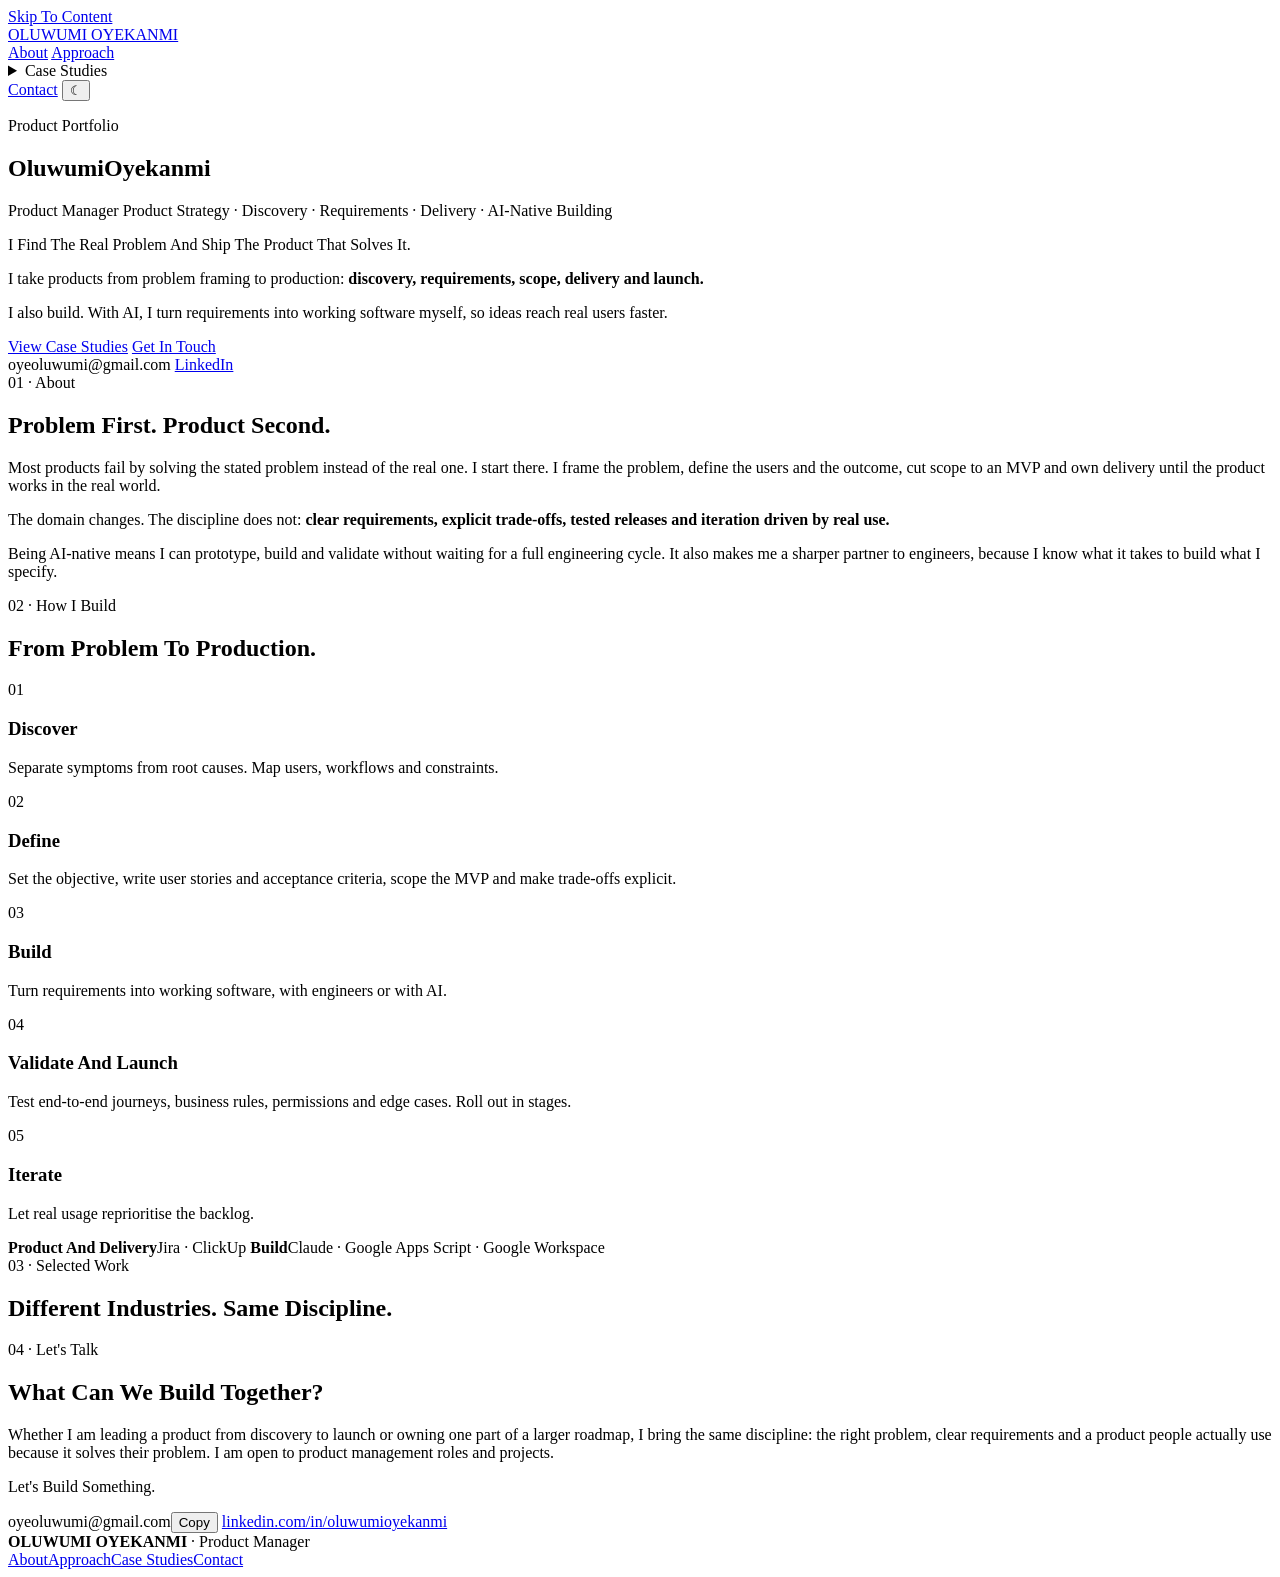
==== index.html @ 0179fdc0 "Add files via upload" ====
<!doctype html>
<html lang="en">
<head>
<meta charset="utf-8">
<meta name="viewport" content="width=device-width, initial-scale=1, viewport-fit=cover">
<title>Oluwumi Oyekanmi · Product Manager</title>
<meta name="claude:viewport-fit-sides" content="cover">
<meta name="description" content="Oluwumi Oyekanmi is a product manager who finds the real problem and ships the product that solves it. Case studies in healthtech, education and community platforms.">
<meta property="og:title" content="Oluwumi Oyekanmi · Product Manager">
<meta property="og:description" content="I find the real problem and ship the product that solves it.">
<meta property="og:type" content="website">
<meta name="twitter:card" content="summary">
<link rel="preconnect" href="https://fonts.googleapis.com">
<link rel="preconnect" href="https://fonts.gstatic.com" crossorigin>
<link rel="stylesheet" href="https://fonts.googleapis.com/css2?family=Bricolage+Grotesque:opsz,wght@12..96,500..800&family=IBM+Plex+Mono:wght@400;500;600&family=Public+Sans:ital,wght@0,400;0,500;0,600;0,700;1,400&display=swap">
<link rel="stylesheet" href="assets/css/style.css">
</head>
<body data-base="">
<a class="skip" href="#main">Skip To Content</a>

<header class="site-header">
  <div class="wrap">
    <a class="brand" href="./">OLUWUMI OYEKANMI</a>
    <nav class="nav" aria-label="Main">
      <a class="hide-sm" href="#about">About</a>
      <a class="hide-sm" href="#approach">Approach</a>
      <details class="dropdown">
        <summary>Case Studies</summary>
        <div class="dropdown-menu" data-case-menu></div>
      </details>
      <a href="#contact">Contact</a>
      <button class="theme-toggle" type="button" aria-label="Switch Theme">&#9790;</button>
    </nav>
  </div>
</header>

<main id="main">
  <section class="hero">
    <div class="wrap">
      <p class="eyebrow">Product Portfolio</p>
      <h1 class="hero-name"><span>Oluwumi</span><span>Oyekanmi</span></h1>
      <div class="hero-title">
        <span class="role-pill">Product Manager</span>
        <span class="specialties">Product Strategy · Discovery · Requirements · Delivery · AI-Native Building</span>
      </div>
      <p class="hero-line">I Find The Real Problem And Ship The Product That Solves It.</p>
      <div class="hero-intro">
        <p>I take products from problem framing to production: <strong>discovery, requirements, scope, delivery and launch.</strong></p>
        <p>I also build. With AI, I turn requirements into working software myself, so ideas reach real users faster.</p>
      </div>
      <div class="actions">
        <a class="btn btn-primary" href="#work">View Case Studies</a>
        <a class="btn btn-ghost" href="#contact">Get In Touch</a>
      </div>
      <div class="contact-inline">
        <span>oyeoluwumi@gmail.com</span>
        <a href="https://www.linkedin.com/in/oluwumioyekanmi" rel="noopener">LinkedIn</a>
      </div>
    </div>
  </section>

  <section class="section" id="about">
    <div class="wrap">
      <div class="section-head">
        <span class="section-num">01 · About</span>
        <h2>Problem First. Product Second.</h2>
      </div>
      <div class="prose">
        <p>Most products fail by solving the stated problem instead of the real one. I start there. I frame the problem, define the users and the outcome, cut scope to an MVP and own delivery until the product works in the real world.</p>
        <p>The domain changes. The discipline does not: <strong>clear requirements, explicit trade-offs, tested releases and iteration driven by real use.</strong></p>
        <p>Being AI-native means I can prototype, build and validate without waiting for a full engineering cycle. It also makes me a sharper partner to engineers, because I know what it takes to build what I specify.</p>
      </div>
    </div>
  </section>

  <section class="section" id="approach">
    <div class="wrap">
      <div class="section-head">
        <span class="section-num">02 · How I Build</span>
        <h2>From Problem To Production.</h2>
      </div>
      <div class="phases">
        <div class="phase"><span class="phase-num">01</span><h3>Discover</h3><p>Separate symptoms from root causes. Map users, workflows and constraints.</p></div>
        <div class="phase"><span class="phase-num">02</span><h3>Define</h3><p>Set the objective, write user stories and acceptance criteria, scope the MVP and make trade-offs explicit.</p></div>
        <div class="phase"><span class="phase-num">03</span><h3>Build</h3><p>Turn requirements into working software, with engineers or with AI.</p></div>
        <div class="phase"><span class="phase-num">04</span><h3>Validate And Launch</h3><p>Test end-to-end journeys, business rules, permissions and edge cases. Roll out in stages.</p></div>
        <div class="phase"><span class="phase-num">05</span><h3>Iterate</h3><p>Let real usage reprioritise the backlog.</p></div>
      </div>
      <div class="tools">
        <span><b>Product And Delivery</b>Jira · ClickUp</span>
        <span><b>Build</b>Claude · Google Apps Script · Google Workspace</span>
      </div>
    </div>
  </section>

  <section class="section" id="work">
    <div class="wrap">
      <div class="section-head">
        <span class="section-num">03 · Selected Work</span>
        <h2>Different Industries. Same Discipline.</h2>
      </div>
      <div class="cards" data-cards></div>
    </div>
  </section>

  <section class="closing" id="contact">
    <div class="wrap">
      <span class="section-num" style="color: var(--sage)">04 · Let's Talk</span>
      <h2>What Can We Build Together?</h2>
      <p>Whether I am leading a product from discovery to launch or owning one part of a larger roadmap, I bring the same discipline: the right problem, clear requirements and a product people actually use because it solves their problem. I am open to product management roles and projects.</p>
      <p class="big">Let's Build Something.</p>
      <div class="contact-inline" style="font-size: 1rem">
        <span><span class="mono">oyeoluwumi@gmail.com</span><button class="copy-btn" type="button" data-copy="oyeoluwumi@gmail.com">Copy</button></span>
        <a href="https://www.linkedin.com/in/oluwumioyekanmi" rel="noopener">linkedin.com/in/oluwumioyekanmi</a>
      </div>
    </div>
  </section>
</main>

<footer class="site-footer">
  <div class="wrap">
    <span><strong style="color: var(--band-ink)">OLUWUMI OYEKANMI</strong> · Product Manager</span>
    <nav aria-label="Footer">
      <a href="#about">About</a><a href="#approach">Approach</a><a href="#work">Case Studies</a><a href="#contact">Contact</a>
    </nav>
  </div>
</footer>

<script src="assets/js/projects.js"></script>
<script src="assets/js/site.js"></script>
</body>
</html>
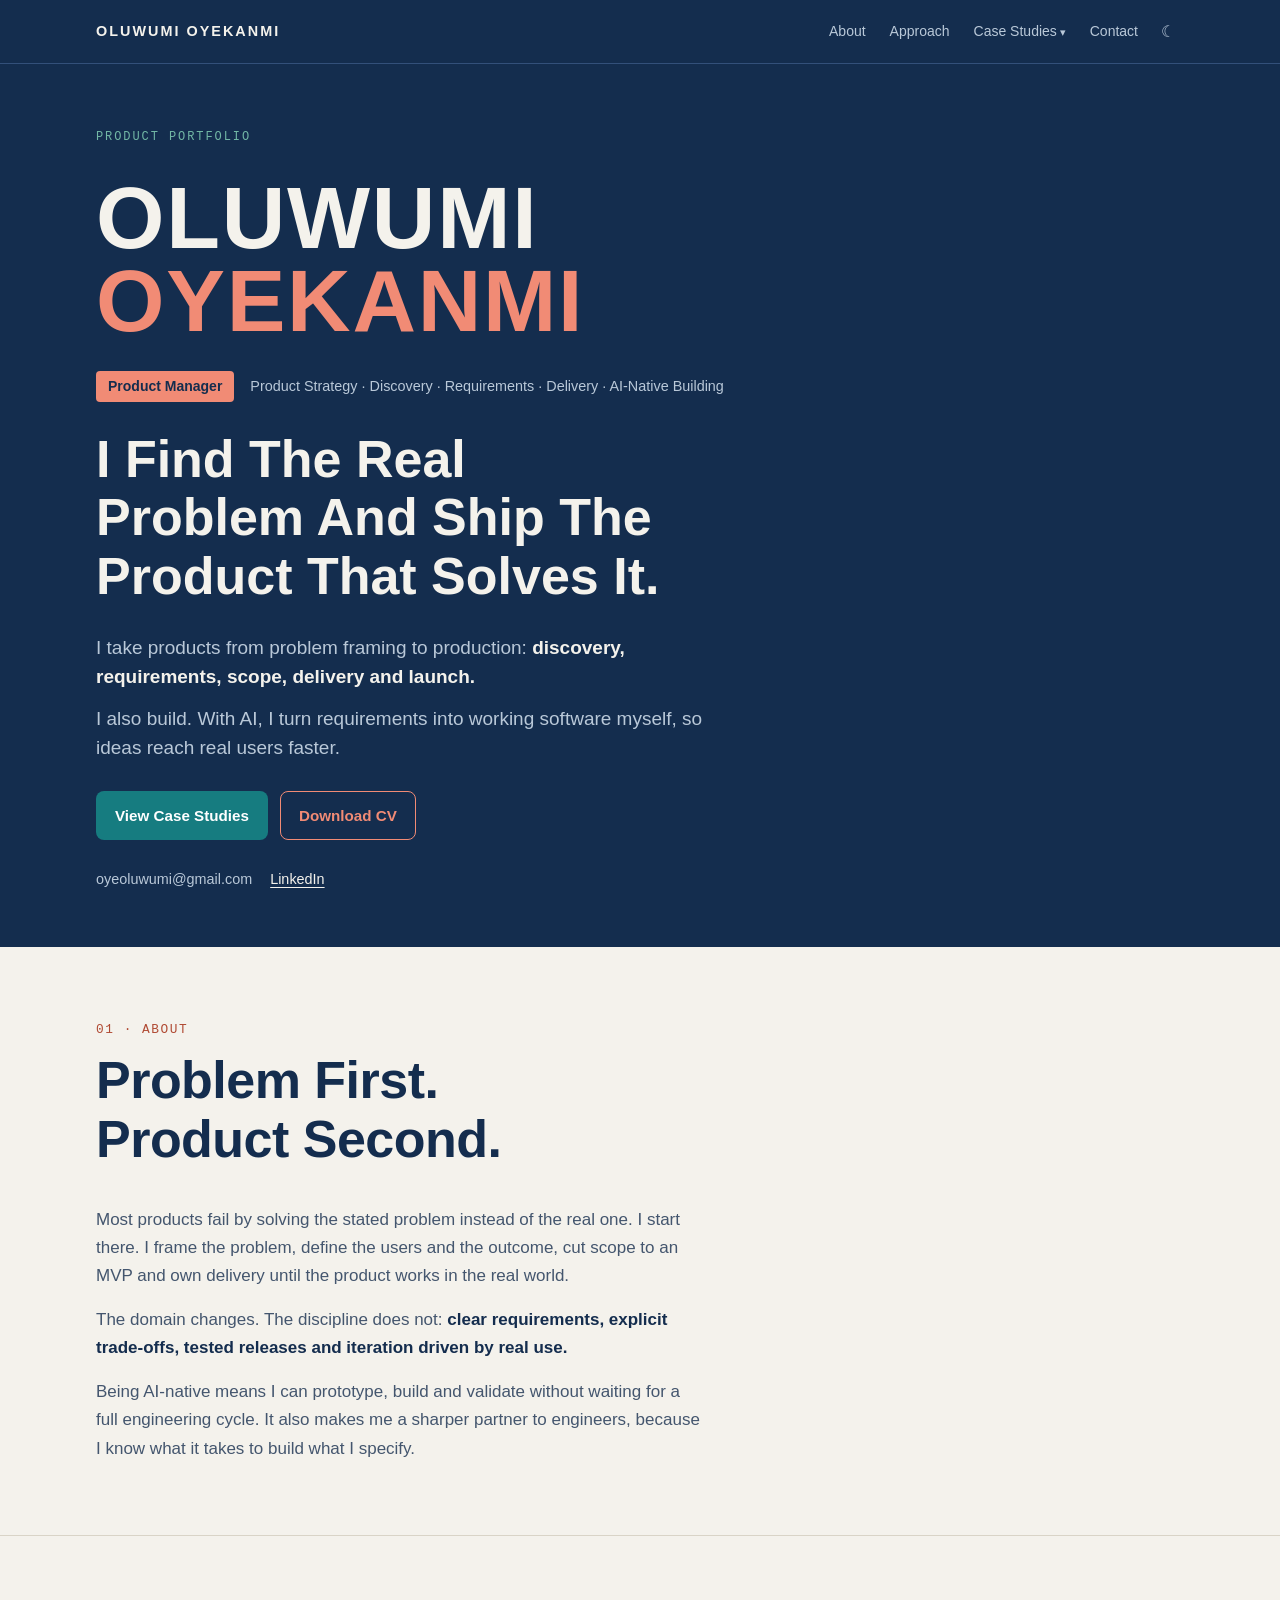
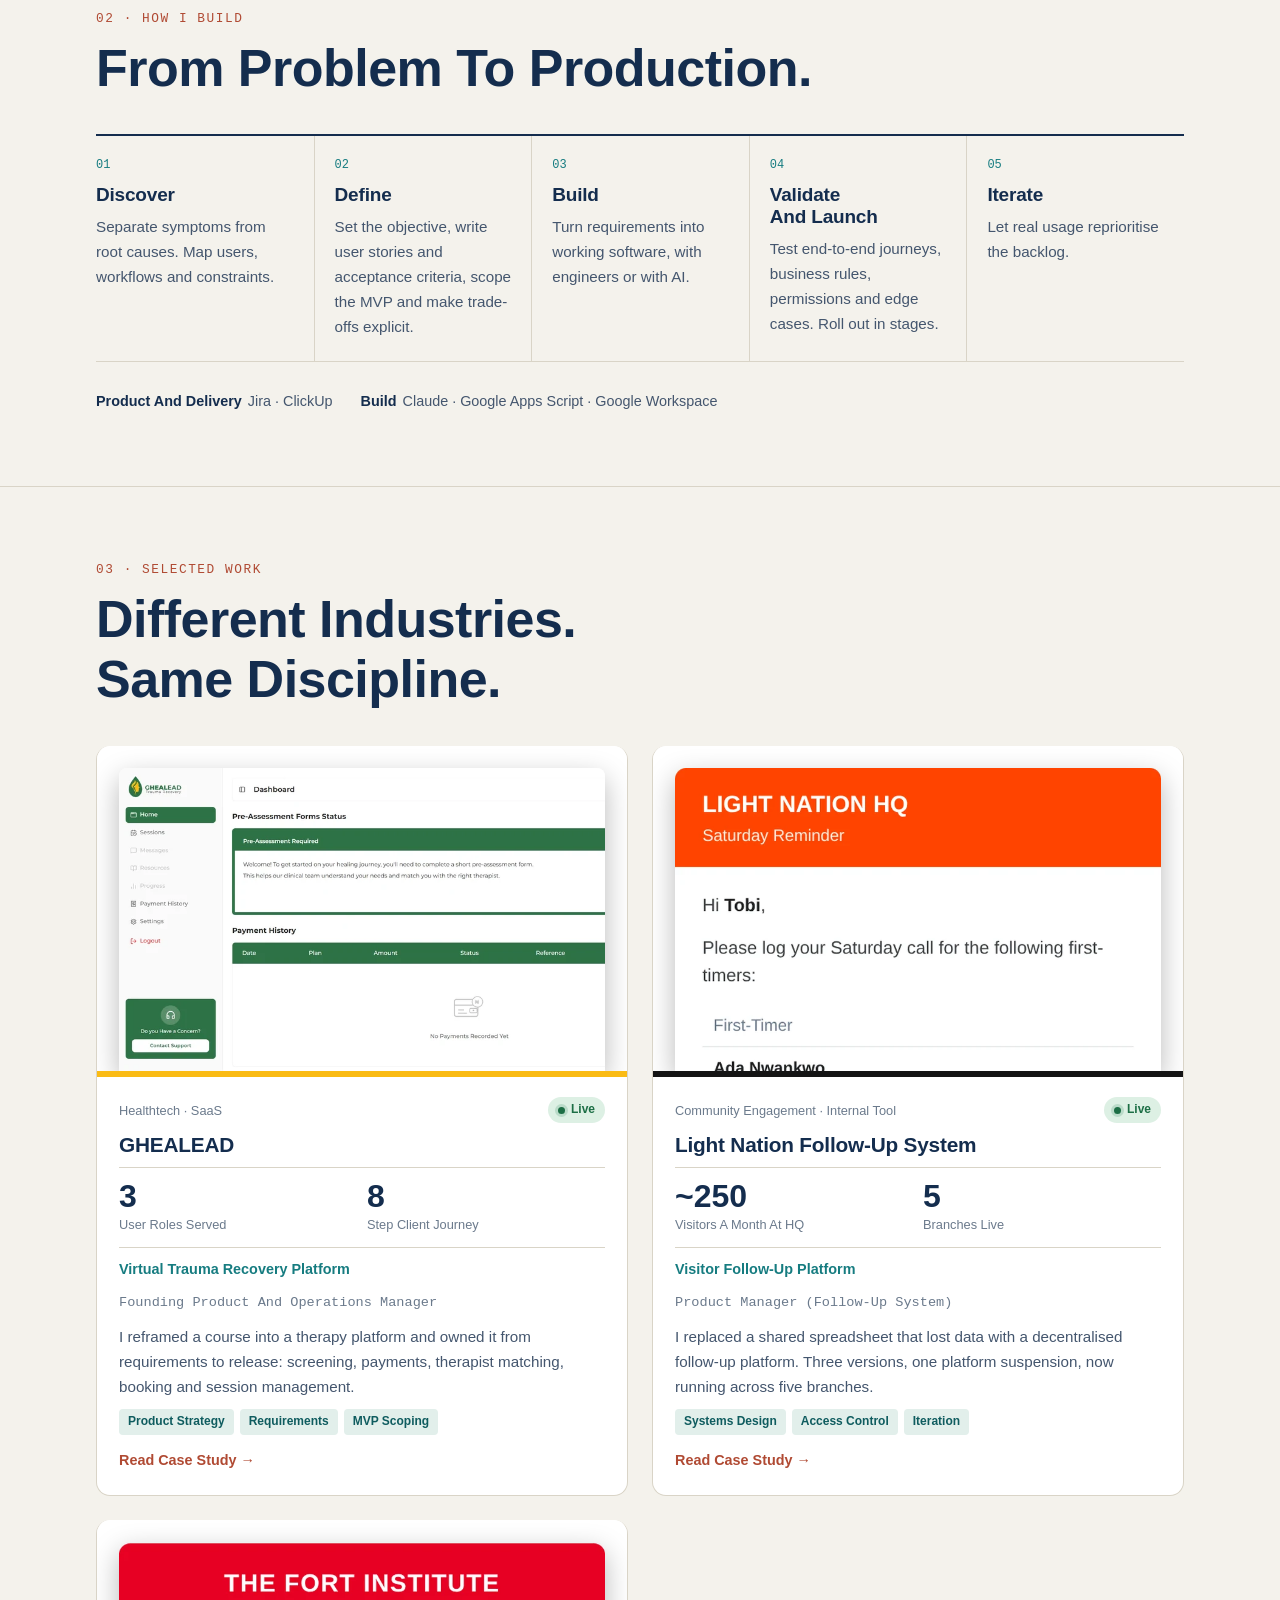
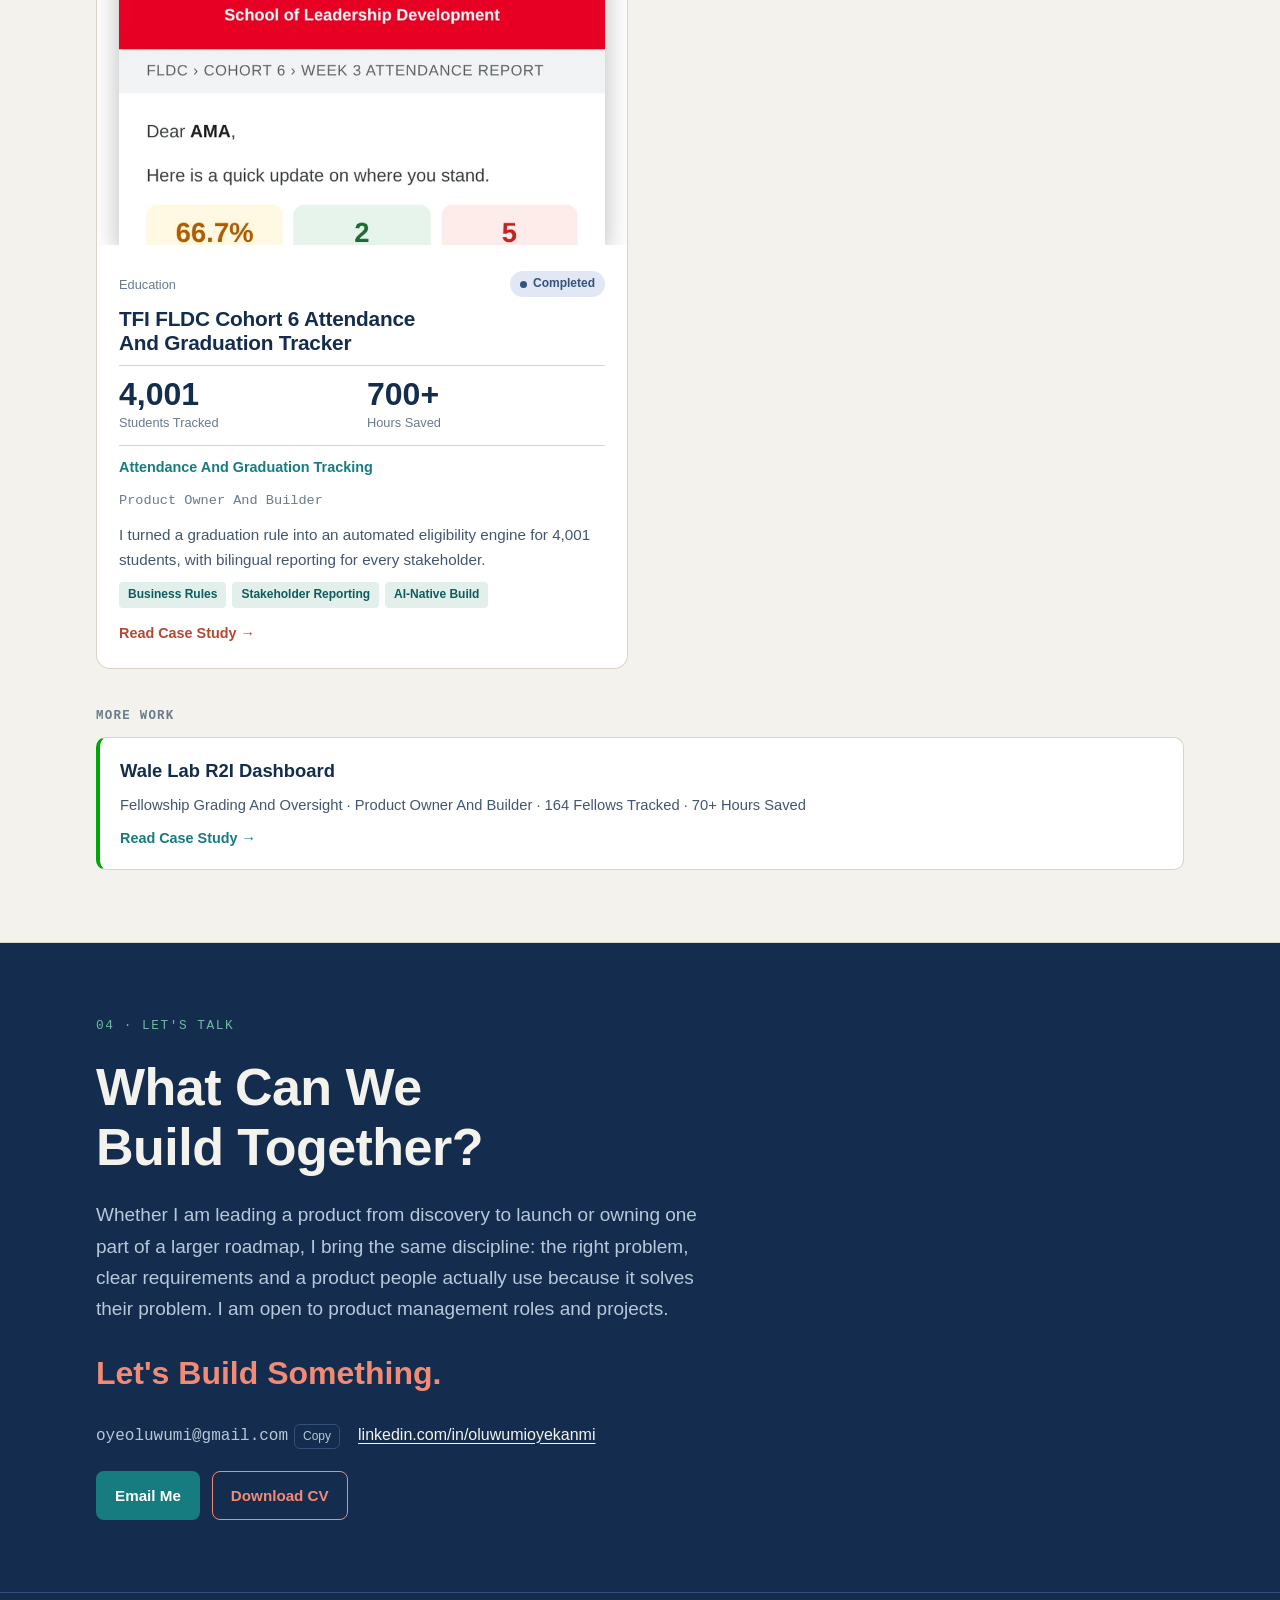
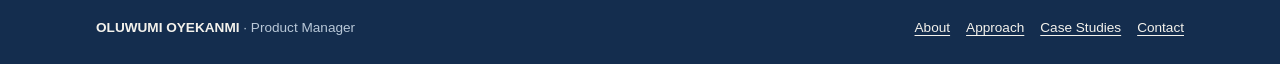
==== commit 9fd6f4aa: "Add files via upload" ====
--- a/index.html
+++ b/index.html
@@ -50,7 +50,7 @@
       </div>
       <div class="actions">
         <a class="btn btn-primary" href="#work">View Case Studies</a>
-        <a class="btn btn-ghost" href="#contact">Get In Touch</a>
+        <a class="btn btn-ghost" href="assets/Oluwumi_Oyekanmi_CV.pdf" download>Download CV</a>
       </div>
       <div class="contact-inline">
         <span>oyeoluwumi@gmail.com</span>
@@ -100,6 +100,7 @@
         <h2>Different Industries. Same Discipline.</h2>
       </div>
       <div class="cards" data-cards></div>
+      <div class="more-work"><h3>More Work</h3><div data-more-cards></div></div>
     </div>
   </section>
 
@@ -113,6 +114,7 @@
         <span><span class="mono">oyeoluwumi@gmail.com</span><button class="copy-btn" type="button" data-copy="oyeoluwumi@gmail.com">Copy</button></span>
         <a href="https://www.linkedin.com/in/oluwumioyekanmi" rel="noopener">linkedin.com/in/oluwumioyekanmi</a>
       </div>
+      <div class="actions"><a class="btn btn-primary" href="mailto:oyeoluwumi@gmail.com">Email Me</a><a class="btn btn-ghost" href="assets/Oluwumi_Oyekanmi_CV.pdf" download>Download CV</a></div>
     </div>
   </section>
 </main>
--- a/assets/css/style.css
+++ b/assets/css/style.css
@@ -0,0 +1,480 @@
+/* Layout concept: a navy masthead band, then an ivory reading column with numbered sections; case studies use a sticky contents rail beside a 68ch article. */
+:root {
+  --navy: #142D4E;
+  --navy-2: #1C3A62;
+  --teal: #167C80;
+  --sage: #72B7A5;
+  --coral: #F18B75;
+
+  --bg: #F4F2EC;
+  --surface: #FFFFFF;
+  --surface-2: #EBE8DF;
+  --ink: #142D4E;
+  --ink-2: #44566E;
+  --ink-3: #6B7A8C;
+  --line: #D9D4C7;
+  --accent: #167C80;
+  --accent-ink: #FFFFFF;
+  --link: #0F6468;
+  --coral-ink: #B04A33;
+  --chip-bg: #E2EFEB;
+  --chip-ink: #0F5C5F;
+
+  --live-bg: #DDF0E4; --live-ink: #1C6E45;
+  --done-bg: #E1E8F3; --done-ink: #33527F;
+  --dev-bg: #FBEAD0; --dev-ink: #8A5208;
+  --concept-bg: #EEE6F6; --concept-ink: #5B3E86;
+  --arch-bg: #ECEBE6; --arch-ink: #5F5E5A;
+
+  --band-bg: #142D4E;
+  --band-ink: #F4F2EC;
+  --band-ink-2: #B9C8D8;
+  --band-line: #33507A;
+  --thumb-frame: #FFFFFF;
+
+  --font-display: "Bricolage Grotesque", "Avenir Next", "Segoe UI", sans-serif;
+  --font-body: "Public Sans", "Helvetica Neue", Arial, sans-serif;
+  --font-mono: "IBM Plex Mono", ui-monospace, "SFMono-Regular", Menlo, monospace;
+
+  --step--1: 0.8125rem;
+  --step-0: 1rem;
+  --step-1: 1.1875rem;
+  --step-2: 1.5rem;
+  --step-3: 2rem;
+  --step-4: clamp(2.25rem, 5vw, 3.25rem);
+  --step-5: clamp(2.75rem, 8vw, 5.5rem);
+
+  --radius: 10px;
+  --max: 1120px;
+  --gutter-l: max(16px, env(safe-area-inset-left, 0px));
+  --gutter-r: max(16px, env(safe-area-inset-right, 0px));
+}
+
+@media (prefers-color-scheme: dark) {
+  :root:not([data-theme="light"]) {
+    --bg: #0D1828; --surface: #142338; --surface-2: #1A2C45;
+    --ink: #EDF1F6; --ink-2: #B4C1D1; --ink-3: #8797AA; --line: #2A3D58;
+    --accent: #3BA9AD; --accent-ink: #06222A; --link: #6CCBCE; --coral-ink: #F39A86;
+    --chip-bg: #183B42; --chip-ink: #9BDCD5;
+    --live-bg: #173B2A; --live-ink: #86D9A8;
+    --done-bg: #1D2D47; --done-ink: #A9C1E6;
+    --dev-bg: #3A2A10; --dev-ink: #F2C27A;
+    --concept-bg: #2C2242; --concept-ink: #CDB8EE;
+    --arch-bg: #2A2A28; --arch-ink: #C9C7BF;
+    --band-bg: #0A1422; --band-ink: #EDF1F6; --band-ink-2: #A7B6C8; --band-line: #253A57; --thumb-frame: #000000;
+    color-scheme: dark;
+  }
+}
+:root[data-theme="dark"] {
+  --bg: #0D1828; --surface: #142338; --surface-2: #1A2C45;
+  --ink: #EDF1F6; --ink-2: #B4C1D1; --ink-3: #8797AA; --line: #2A3D58;
+  --accent: #3BA9AD; --accent-ink: #06222A; --link: #6CCBCE; --coral-ink: #F39A86;
+  --chip-bg: #183B42; --chip-ink: #9BDCD5;
+  --live-bg: #173B2A; --live-ink: #86D9A8;
+  --done-bg: #1D2D47; --done-ink: #A9C1E6;
+  --dev-bg: #3A2A10; --dev-ink: #F2C27A;
+  --concept-bg: #2C2242; --concept-ink: #CDB8EE;
+  --arch-bg: #2A2A28; --arch-ink: #C9C7BF;
+  --band-bg: #0A1422; --band-ink: #EDF1F6; --band-ink-2: #A7B6C8; --band-line: #253A57; --thumb-frame: #000000;
+  color-scheme: dark;
+}
+
+*, *::before, *::after { box-sizing: border-box; }
+html { scroll-behavior: smooth; }
+@media (prefers-reduced-motion: reduce) { html { scroll-behavior: auto; } * { transition: none !important; animation: none !important; } }
+body {
+  margin: 0;
+  background: var(--bg);
+  color: var(--ink);
+  font-family: var(--font-body);
+  font-size: var(--step-0);
+  line-height: 1.65;
+  -webkit-font-smoothing: antialiased;
+}
+body::before { content: ""; position: fixed; inset: 0 0 auto; height: env(safe-area-inset-top, 0px); z-index: 60; background: var(--band-bg); }
+img { max-width: 100%; height: auto; display: block; }
+a { color: var(--link); text-underline-offset: 3px; }
+a:focus-visible, button:focus-visible, summary:focus-visible { outline: 3px solid var(--coral); outline-offset: 3px; border-radius: 4px; }
+h1, h2, h3, h4 { font-family: var(--font-display); line-height: 1.15; text-wrap: balance; margin: 0; letter-spacing: -0.01em; }
+p { margin: 0; }
+.wrap { max-width: var(--max); margin-inline: auto; padding-left: var(--gutter-l); padding-right: var(--gutter-r); }
+.mono { font-family: var(--font-mono); }
+.skip { position: absolute; left: -999px; top: 0; background: var(--surface); color: var(--ink); padding: 8px 12px; z-index: 100; }
+.skip:focus { left: 16px; top: 16px; }
+
+/* ---------- Header ---------- */
+.site-header {
+  position: sticky; top: env(safe-area-inset-top, 0px); z-index: 50;
+  background: var(--band-bg); color: var(--band-ink);
+  border-bottom: 1px solid var(--band-line);
+}
+.site-header .wrap { display: flex; align-items: center; justify-content: space-between; gap: 16px; padding-block: 14px; }
+.brand { font-family: var(--font-display); font-weight: 700; letter-spacing: 0.14em; font-size: 0.9rem; color: var(--band-ink); text-decoration: none; white-space: nowrap; }
+.nav { display: flex; align-items: center; gap: 4px; flex-wrap: wrap; justify-content: flex-end; }
+.nav a, .nav summary, .theme-toggle {
+  color: var(--band-ink-2); text-decoration: none; font-size: 0.875rem; padding: 6px 10px; border-radius: 6px;
+  background: none; border: 0; font-family: inherit; cursor: pointer; list-style: none;
+}
+.nav a:hover, .nav summary:hover, .theme-toggle:hover { color: var(--band-ink); background: var(--navy-2); }
+.nav summary::-webkit-details-marker { display: none; }
+.dropdown { position: relative; }
+.dropdown summary::after { content: " \25BE"; font-size: 0.75em; }
+.dropdown-menu {
+  position: absolute; right: 0; top: calc(100% + 8px); min-width: 280px;
+  background: var(--surface); color: var(--ink); border: 1px solid var(--line); border-radius: var(--radius);
+  padding: 6px; box-shadow: 0 12px 32px rgba(10, 20, 34, 0.18); display: grid; gap: 2px;
+}
+.dropdown-menu a { color: var(--ink); display: grid; gap: 0; padding: 8px 10px; }
+.dropdown-menu a:hover { background: var(--surface-2); color: var(--ink); }
+.dropdown-menu small { color: var(--ink-3); font-size: 0.75rem; }
+.theme-toggle { font-size: 1rem; line-height: 1; padding: 6px 9px; }
+@media (max-width: 640px) {
+  .nav .hide-sm { display: none; }
+  .dropdown-menu { right: -60px; min-width: 250px; }
+}
+
+/* ---------- Hero ---------- */
+.hero { background: var(--band-bg); color: var(--band-ink); }
+.hero .wrap { padding-block: 64px 56px; display: grid; gap: 28px; }
+.eyebrow { font-family: var(--font-mono); font-size: 0.75rem; letter-spacing: 0.16em; text-transform: uppercase; color: var(--sage); }
+.hero-name { font-family: var(--font-display); font-weight: 800; font-size: var(--step-5); letter-spacing: 0.02em; line-height: 0.95; text-transform: uppercase; }
+.hero-name span { display: block; }
+.hero-name span:last-child { color: var(--coral); }
+.hero-title { display: flex; flex-wrap: wrap; align-items: center; gap: 10px 16px; }
+.role-pill { background: var(--coral); color: var(--navy); font-weight: 700; font-size: 0.875rem; padding: 4px 12px; border-radius: 4px; }
+.specialties { color: var(--band-ink-2); font-size: 0.9rem; }
+.hero-line { font-family: var(--font-display); font-weight: 600; font-size: var(--step-4); max-width: 20ch; line-height: 1.12; text-wrap: balance; }
+.hero-intro { display: grid; gap: 12px; max-width: 60ch; color: var(--band-ink-2); font-size: var(--step-1); line-height: 1.55; }
+.hero-intro strong { color: var(--band-ink); font-weight: 600; }
+.actions { display: flex; flex-wrap: wrap; gap: 12px; align-items: center; }
+.btn { display: inline-flex; align-items: center; gap: 8px; padding: 11px 18px; border-radius: 8px; font-weight: 600; font-size: 0.95rem; text-decoration: none; border: 1px solid transparent; }
+.btn-primary { background: var(--teal); color: #FFFFFF; }
+.btn-primary:hover { background: #12686B; }
+.btn-ghost { border-color: var(--coral); color: var(--coral); }
+.btn-ghost:hover { background: rgba(241, 139, 117, 0.12); }
+.contact-inline { display: flex; flex-wrap: wrap; gap: 6px 18px; font-size: 0.9rem; color: var(--band-ink-2); }
+.contact-inline a { color: var(--band-ink); }
+
+/* ---------- Sections ---------- */
+.section { padding-block: 72px; border-bottom: 1px solid var(--line); }
+.section:last-of-type { border-bottom: 0; }
+.section-head { display: grid; gap: 10px; margin-bottom: 36px; max-width: 760px; }
+.section-num { font-family: var(--font-mono); font-size: 0.8rem; letter-spacing: 0.12em; color: var(--coral-ink); text-transform: uppercase; }
+.section-head h2 { font-size: var(--step-4); }
+.prose { display: grid; gap: 16px; max-width: 64ch; color: var(--ink-2); font-size: 1.0625rem; }
+.prose strong { color: var(--ink); }
+
+.phases { display: grid; grid-template-columns: repeat(auto-fit, minmax(200px, 1fr)); gap: 0; border-top: 2px solid var(--ink); }
+.phase { padding: 20px 20px 22px 0; border-bottom: 1px solid var(--line); display: grid; gap: 8px; align-content: start; }
+.phase + .phase { padding-left: 20px; border-left: 1px solid var(--line); }
+@media (max-width: 860px) { .phase + .phase { border-left: 0; padding-left: 0; } }
+.phase-num { font-family: var(--font-mono); font-size: 0.75rem; color: var(--teal); }
+:root[data-theme="dark"] .phase-num { color: var(--accent); }
+.phase h3 { font-size: var(--step-1); }
+.phase p { color: var(--ink-2); font-size: 0.95rem; }
+.tools { margin-top: 28px; display: flex; flex-wrap: wrap; gap: 10px 28px; font-size: 0.9rem; color: var(--ink-2); }
+.tools b { color: var(--ink); font-weight: 600; margin-right: 6px; }
+
+/* ---------- Project cards ---------- */
+.cards { display: grid; grid-template-columns: minmax(0, 1fr); gap: 24px; }
+@media (min-width: 760px) { .cards { grid-template-columns: repeat(2, minmax(0, 1fr)); } }
+.card {
+  display: grid; grid-template-rows: auto 1fr; background: var(--surface); border: 1px solid var(--line);
+  border-radius: 14px; overflow: hidden; text-decoration: none; color: inherit; transition: transform .18s ease, box-shadow .18s ease, border-color .18s ease;
+}
+.card:hover { transform: translateY(-3px); box-shadow: 0 14px 34px rgba(20, 45, 78, 0.12); border-color: var(--sage); }
+.card-thumb { aspect-ratio: 16 / 10; overflow: hidden; background: var(--surface-2); border-bottom: 1px solid var(--line); max-width: 100%; }
+.card-thumb img { width: 100%; height: 100%; object-fit: cover; object-position: top left; }
+.card-body { padding: 20px 22px 22px; display: grid; gap: 10px; align-content: start; }
+.card-meta { display: flex; justify-content: space-between; align-items: center; gap: 10px; flex-wrap: wrap; font-size: 0.8rem; color: var(--ink-3); }
+.card h3 { font-size: 1.3rem; }
+.card-sub { font-size: 0.9rem; color: var(--teal); font-weight: 600; }
+:root[data-theme="dark"] .card-sub { color: var(--accent); }
+.card-role { font-size: 0.85rem; color: var(--ink-3); font-family: var(--font-mono); }
+.card-desc { color: var(--ink-2); font-size: 0.95rem; }
+.tags { display: flex; flex-wrap: wrap; gap: 6px; }
+.tag { background: var(--chip-bg); color: var(--chip-ink); font-size: 0.75rem; padding: 3px 9px; border-radius: 4px; font-weight: 600; }
+.card-cta { font-weight: 700; color: var(--coral-ink); font-size: 0.9rem; margin-top: 4px; }
+
+.status { display: inline-flex; align-items: center; gap: 6px; font-size: 0.75rem; font-weight: 700; padding: 3px 10px; border-radius: 999px; white-space: nowrap; }
+.status::before { content: ""; width: 7px; height: 7px; border-radius: 50%; background: currentColor; }
+.status-live { background: var(--live-bg); color: var(--live-ink); }
+.status-live::before { box-shadow: 0 0 0 3px rgba(31, 122, 77, 0.18); }
+.status-completed { background: var(--done-bg); color: var(--done-ink); }
+.status-in-development { background: var(--dev-bg); color: var(--dev-ink); }
+.status-concept { background: var(--concept-bg); color: var(--concept-ink); }
+.status-archived { background: var(--arch-bg); color: var(--arch-ink); }
+
+/* ---------- Closing ---------- */
+.closing { background: var(--band-bg); color: var(--band-ink); }
+.closing .wrap { padding-block: 72px; display: grid; gap: 22px; }
+.closing h2 { font-size: var(--step-4); max-width: 20ch; }
+.closing p { color: var(--band-ink-2); max-width: 60ch; font-size: var(--step-1); }
+.closing .big { font-family: var(--font-display); font-weight: 800; font-size: var(--step-3); color: var(--coral); }
+.site-footer { background: var(--band-bg); color: var(--band-ink-2); border-top: 1px solid var(--band-line); font-size: 0.85rem; }
+.site-footer .wrap { padding-block: 24px; display: flex; flex-wrap: wrap; gap: 10px 24px; justify-content: space-between; align-items: center; }
+.site-footer a { color: var(--band-ink); }
+.site-footer nav { display: flex; gap: 16px; flex-wrap: wrap; }
+.copy-btn { background: none; border: 1px solid var(--band-line); color: var(--band-ink-2); border-radius: 6px; font: inherit; font-size: 0.75rem; padding: 2px 8px; cursor: pointer; margin-left: 6px; }
+.copy-btn:hover { color: var(--band-ink); }
+
+/* ---------- Case study ---------- */
+.cs-hero { background: var(--band-bg); color: var(--band-ink); }
+.cs-hero .wrap { padding-block: 44px 40px; display: grid; gap: 18px; }
+.back { color: var(--band-ink-2); text-decoration: none; font-size: 0.875rem; }
+.back:hover { color: var(--band-ink); }
+.cs-hero h1 { font-size: var(--step-5); font-weight: 800; letter-spacing: 0.01em; }
+.cs-sub { font-family: var(--font-display); font-size: var(--step-2); color: var(--coral); font-weight: 600; max-width: 26ch; }
+.cs-meta { display: grid; grid-template-columns: repeat(auto-fit, minmax(170px, 1fr)); gap: 16px 24px; padding-top: 20px; border-top: 1px solid var(--band-line); margin-top: 6px; }
+.cs-meta dt { font-family: var(--font-mono); font-size: 0.7rem; letter-spacing: 0.12em; text-transform: uppercase; color: var(--sage); }
+.cs-meta dd { margin: 4px 0 0; font-size: 0.95rem; }
+.cs-meta dd small { display: block; color: var(--band-ink-2); font-size: 0.8rem; }
+
+.cs-layout { display: grid; grid-template-columns: 220px minmax(0, 1fr); gap: 56px; padding-block: 56px 80px; }
+@media (max-width: 960px) { .cs-layout { grid-template-columns: minmax(0, 1fr); gap: 24px; } .toc { position: static !important; } }
+.toc { position: sticky; top: calc(env(safe-area-inset-top, 0px) + 84px); align-self: start; display: grid; gap: 4px; font-size: 0.85rem; }
+.toc p { font-family: var(--font-mono); font-size: 0.7rem; letter-spacing: 0.12em; text-transform: uppercase; color: var(--ink-3); margin-bottom: 6px; }
+.toc a { color: var(--ink-2); text-decoration: none; padding: 4px 0 4px 12px; border-left: 2px solid var(--line); }
+.toc a:hover, .toc a.active { color: var(--ink); border-left-color: var(--coral); }
+@media (max-width: 960px) { .toc { display: flex; flex-wrap: wrap; gap: 6px; } .toc p { width: 100%; } .toc a { border: 1px solid var(--line); border-radius: 999px; padding: 4px 10px; } }
+
+.article { display: grid; gap: 64px; min-width: 0; }
+.article section { display: grid; gap: 20px; min-width: 0; scroll-margin-top: 90px; }
+.article h2 { font-size: var(--step-3); display: flex; gap: 14px; align-items: baseline; }
+.article h2 .n { font-family: var(--font-mono); font-size: 0.85rem; color: var(--coral-ink); font-weight: 500; }
+.article h3 { font-size: var(--step-1); }
+.article p, .article li { color: var(--ink-2); max-width: 68ch; }
+.article strong { color: var(--ink); }
+.article ul, .article ol { margin: 0; padding-left: 1.2em; display: grid; gap: 6px; }
+.lead { font-size: 1.15rem; line-height: 1.6; color: var(--ink) !important; }
+
+.callout { border-left: 3px solid var(--coral); background: var(--surface); padding: 16px 20px; border-radius: 0; display: grid; gap: 6px; max-width: 72ch; }
+.callout .label { font-family: var(--font-mono); font-size: 0.72rem; letter-spacing: 0.1em; text-transform: uppercase; color: var(--coral-ink); }
+.callout p { color: var(--ink); }
+
+.reframe { display: grid; grid-template-columns: repeat(auto-fit, minmax(240px, 1fr)); gap: 16px; }
+.reframe > div { background: var(--surface); border: 1px solid var(--line); border-radius: var(--radius); padding: 18px 20px; display: grid; gap: 6px; }
+.reframe .k { font-family: var(--font-mono); font-size: 0.72rem; letter-spacing: 0.1em; text-transform: uppercase; color: var(--ink-3); }
+.reframe .v { font-family: var(--font-display); font-size: 1.2rem; font-weight: 600; color: var(--ink); line-height: 1.3; }
+.reframe .is-real { border-color: var(--teal); background: var(--chip-bg); }
+
+.users { display: grid; grid-template-columns: repeat(auto-fit, minmax(min(100%, 180px), 1fr)); gap: 16px; }
+.user { border-top: 3px solid var(--sage); padding-top: 14px; display: grid; gap: 6px; }
+.user h3 { font-size: 1.05rem; }
+.user p { font-size: 0.95rem; }
+
+.table-wrap { overflow-x: auto; border: 1px solid var(--line); border-radius: var(--radius); background: var(--surface); }
+table { border-collapse: collapse; width: 100%; font-size: 0.92rem; }
+th, td { text-align: left; padding: 12px 14px; border-bottom: 1px solid var(--line); vertical-align: top; }
+th { font-family: var(--font-mono); font-size: 0.72rem; letter-spacing: 0.08em; text-transform: uppercase; color: var(--ink-3); font-weight: 500; background: var(--surface-2); }
+tr:last-child td { border-bottom: 0; }
+td:first-child { color: var(--ink); font-weight: 600; }
+td { color: var(--ink-2); }
+.num { font-variant-numeric: tabular-nums; }
+
+/* Journey diagram */
+.journey { list-style: none; padding: 0 !important; margin: 0; display: grid; gap: 0 !important; counter-reset: step; position: relative; }
+.journey li { position: relative; padding: 0 0 22px 52px; max-width: none; counter-increment: step; display: grid; gap: 2px; }
+.journey li::before { content: counter(step, decimal-leading-zero); position: absolute; left: 0; top: 0; width: 36px; height: 36px; border-radius: 50%; background: var(--surface); border: 2px solid var(--teal); color: var(--teal); font-family: var(--font-mono); font-size: 0.75rem; display: grid; place-items: center; font-weight: 600; }
+.journey li::after { content: ""; position: absolute; left: 17px; top: 38px; bottom: 2px; width: 2px; background: var(--line); }
+.journey li:last-child::after { display: none; }
+.journey b { color: var(--ink); font-family: var(--font-display); font-size: 1.05rem; }
+.journey .branch { margin-top: 6px; border: 1px dashed var(--coral); border-radius: 8px; padding: 8px 12px; font-size: 0.9rem; color: var(--ink-2); }
+.journey .branch b { font-size: 0.95rem; color: var(--coral-ink); }
+
+/* Figures */
+.figure { margin: 0; display: grid; gap: 10px; min-width: 0; }
+.shot { border: 1px solid var(--line); border-radius: var(--radius); overflow: hidden; background: var(--surface); cursor: zoom-in; padding: 0; display: block; width: 100%; }
+.shot img { width: 100%; }
+.figure figcaption { font-size: 0.875rem; color: var(--ink-3); display: grid; gap: 4px; }
+.figure figcaption .tagline { display: flex; flex-wrap: wrap; gap: 6px; align-items: center; }
+.src { font-family: var(--font-mono); font-size: 0.68rem; letter-spacing: 0.06em; text-transform: uppercase; padding: 2px 7px; border-radius: 4px; border: 1px solid var(--line); color: var(--ink-2); background: var(--surface); }
+.src-real { border-color: var(--teal); color: var(--chip-ink); background: var(--chip-bg); }
+.src-recreated { border-color: var(--coral); color: var(--coral-ink); }
+.src-diagram { border-style: dashed; }
+.gallery { display: grid; grid-template-columns: repeat(auto-fit, minmax(min(100%, 300px), 1fr)); gap: 28px 24px; }
+.gallery.two { grid-template-columns: repeat(auto-fit, minmax(min(100%, 380px), 1fr)); }
+.email-pair { max-width: 720px; display: grid; grid-template-columns: repeat(auto-fit, minmax(min(100%, 260px), 1fr)); gap: 24px; align-items: start; }
+
+.scope { display: grid; grid-template-columns: repeat(auto-fit, minmax(min(100%, 300px), 1fr)); gap: 20px; }
+.scope > div { border-radius: var(--radius); padding: 20px 22px; display: grid; gap: 12px; align-content: start; }
+.scope .live { background: var(--surface); border: 1px solid var(--line); border-top: 4px solid var(--teal); }
+.scope .next { border: 1.5px dashed var(--coral); }
+.scope h3 { display: flex; align-items: center; gap: 10px; }
+.scope h4 { font-family: var(--font-mono); font-size: 0.72rem; letter-spacing: 0.1em; text-transform: uppercase; color: var(--ink-3); font-weight: 500; margin-bottom: 4px; }
+.scope ul { font-size: 0.92rem; gap: 3px !important; }
+
+.prd { background: var(--surface); border: 1px solid var(--line); border-radius: var(--radius); padding: 24px; display: grid; gap: 18px; }
+.prd-head { display: flex; justify-content: space-between; gap: 10px; flex-wrap: wrap; align-items: baseline; }
+.story { border-top: 1px solid var(--line); padding-top: 14px; display: grid; gap: 6px; }
+.story .id { font-family: var(--font-mono); font-size: 0.75rem; color: var(--teal); font-weight: 600; }
+:root[data-theme="dark"] .story .id { color: var(--accent); }
+.story .ac { font-size: 0.9rem; }
+.rules { display: flex; flex-wrap: wrap; gap: 8px; }
+.rules span { background: var(--surface-2); color: var(--ink); font-size: 0.82rem; padding: 4px 10px; border-radius: 4px; }
+
+.results { display: grid; grid-template-columns: repeat(auto-fit, minmax(min(100%, 150px), 1fr)); gap: 16px; }
+.result { border-top: 2px solid var(--ink); padding-top: 12px; display: grid; gap: 4px; }
+.result .big { font-family: var(--font-display); font-weight: 800; font-size: var(--step-3); color: var(--ink); line-height: 1; }
+.result span:last-child { color: var(--ink-2); font-size: 0.92rem; }
+.footnote { font-size: 0.85rem; color: var(--ink-3); max-width: 72ch; border-top: 1px solid var(--line); padding-top: 12px; }
+.privacy { display: flex; gap: 10px; align-items: flex-start; background: var(--surface); border: 1px solid var(--line); border-radius: var(--radius); padding: 14px 16px; font-size: 0.9rem; color: var(--ink-2); }
+
+.next-case { border-top: 1px solid var(--line); padding-top: 28px; display: flex; justify-content: space-between; gap: 16px; flex-wrap: wrap; }
+.next-case a { text-decoration: none; display: grid; gap: 2px; }
+.next-case small { color: var(--ink-3); font-family: var(--font-mono); font-size: 0.72rem; letter-spacing: 0.1em; text-transform: uppercase; }
+.next-case span { font-family: var(--font-display); font-weight: 700; font-size: 1.2rem; color: var(--ink); }
+
+/* Lightbox */
+.lightbox { position: fixed; inset: 0; z-index: 90; background: rgba(6, 12, 22, 0.88); display: grid; place-items: center; padding: max(16px, env(safe-area-inset-top, 0px)) max(16px, env(safe-area-inset-right, 0px)) max(16px, env(safe-area-inset-bottom, 0px)) max(16px, env(safe-area-inset-left, 0px)); cursor: zoom-out; }
+.lightbox img { max-height: 92vh; max-width: 100%; width: auto; border-radius: 8px; background: #FFFFFF; }
+.lightbox button { position: absolute; top: max(16px, env(safe-area-inset-top, 0px)); right: max(16px, env(safe-area-inset-right, 0px)); background: #FFFFFF; color: #142D4E; border: 0; border-radius: 6px; padding: 6px 12px; font: inherit; font-weight: 700; cursor: pointer; }
+
+/* ---------- Recreations (product mock components) ---------- */
+.mock { font-family: Roboto, Arial, sans-serif; color: #202124; background: #FFFFFF; border-radius: 10px; overflow: hidden; border: 1px solid #D5D9DE; font-size: 13px; line-height: 1.45; }
+.mock * { box-sizing: border-box; }
+.sheet-bar { display: flex; align-items: center; gap: 10px; padding: 10px 14px; background: #F8F9FA; border-bottom: 1px solid #E0E3E7; }
+.sheet-icon { width: 18px; height: 22px; background: #1E8E3E; border-radius: 3px; position: relative; flex: none; }
+.sheet-icon::after { content: ""; position: absolute; inset: 7px 4px 5px; border: 1.5px solid #FFFFFF; border-radius: 1px; }
+.sheet-title { font-size: 14px; color: #202124; }
+.sheet-menu { display: flex; gap: 12px; font-size: 12px; color: #444746; padding: 4px 14px 8px; background: #F8F9FA; flex-wrap: wrap; }
+.sheet-scroll { overflow-x: auto; }
+.grid { border-collapse: collapse; font-size: 11.5px; width: max-content; min-width: 100%; }
+.grid th, .grid td { border: 1px solid #E2E5E9; padding: 5px 8px; white-space: nowrap; text-transform: none; letter-spacing: 0; font-family: Roboto, Arial, sans-serif; vertical-align: middle; }
+.grid td { color: #202124; font-weight: 400; }
+.grid td:first-child { color: #202124; font-weight: 400; }
+.grid .rowh { background: #F8F9FA; color: #5F6368; text-align: center; width: 28px; font-size: 10.5px; }
+.sheet-tabs { display: flex; gap: 2px; padding: 6px 10px; background: #F8F9FA; border-top: 1px solid #E0E3E7; font-size: 12px; overflow-x: auto; }
+.sheet-tabs span { padding: 4px 12px; border-radius: 4px 4px 0 0; color: #444746; white-space: nowrap; }
+.sheet-tabs .on { background: #E6F4EA; color: #137333; font-weight: 600; }
+.chip-s { display: inline-block; padding: 1px 8px; border-radius: 10px; font-size: 10.5px; font-weight: 600; }
+.ok { color: #188038; } .bad { color: #C5221F; }
+
+.mail { font-family: Arial, Helvetica, sans-serif; background: #F1F3F4; border-radius: 10px; padding: 14px; border: 1px solid #D5D9DE; color: #202124; font-size: 13px; line-height: 1.5; }
+.mail-meta { display: grid; gap: 2px; margin-bottom: 10px; padding: 0 2px; }
+.mail-subject { font-size: 15px; color: #202124; font-weight: 400; }
+.mail-from { font-size: 11.5px; color: #5F6368; }
+.mail-card { background: #FFFFFF; border-radius: 8px; overflow: hidden; max-width: 560px; margin-inline: auto; }
+.mail-body { padding: 18px 20px; display: grid; gap: 12px; }
+.mail-body p { color: #3C4043; max-width: none; font-size: 13px; }
+.mail-body b { color: #202124; }
+.mail-foot { padding: 14px 20px; font-size: 11px; color: #80868B; text-align: center; background: #F8F9FA; }
+.mail-btn { justify-self: center; padding: 9px 22px; border-radius: 5px; font-weight: 700; font-size: 13px; color: #FFFFFF; }
+.tiles { display: grid; grid-template-columns: repeat(auto-fit, minmax(80px, 1fr)); gap: 8px; }
+.tile { border-radius: 8px; padding: 10px 8px; text-align: center; display: grid; gap: 2px; }
+.tile b { font-size: 20px; line-height: 1.1; }
+.tile span { font-size: 9.5px; letter-spacing: 0.06em; text-transform: uppercase; }
+.mtable { width: 100%; border-collapse: collapse; font-size: 12px; }
+.mtable th, .mtable td { padding: 6px 8px; border-bottom: 1px solid #E8EAED; text-align: left; font-family: Arial, Helvetica, sans-serif; letter-spacing: 0; text-transform: none; font-size: 12px; background: none; }
+.mtable td { color: #3C4043; font-weight: 400; }
+.mtable td:first-child { color: #202124; font-weight: 600; }
+@media (max-width: 640px) {
+  .brand { font-size: 0.72rem; letter-spacing: 0.1em; }
+  .nav { flex-wrap: nowrap; gap: 0; }
+  .nav a, .nav summary { padding: 6px 7px; }
+  .site-header .wrap { padding-block: 10px; }
+}
+
+/* ---------- Diagrams ---------- */
+.flow { display: flex; flex-wrap: wrap; gap: 10px; align-items: stretch; }
+.flow-step { flex: 1 1 120px; background: var(--surface); border: 1px solid var(--line); border-radius: var(--radius); padding: 12px 14px; display: grid; gap: 4px; align-content: start; position: relative; }
+.flow-step b { font-family: var(--font-display); font-size: 0.98rem; color: var(--ink); }
+.flow-step span { font-size: 0.84rem; color: var(--ink-2); }
+.flow-step .k { font-family: var(--font-mono); font-size: 0.68rem; letter-spacing: 0.08em; text-transform: uppercase; color: var(--ink-3); }
+.flow-step.hot { border-color: var(--teal); background: var(--chip-bg); }
+.flow-step.warn { border-color: var(--coral); border-style: dashed; }
+.versions { display: grid; grid-template-columns: repeat(auto-fit, minmax(min(100%, 230px), 1fr)); gap: 14px; }
+.version { border-radius: var(--radius); padding: 16px 18px; display: grid; gap: 8px; align-content: start; background: var(--surface); border: 1px solid var(--line); }
+.version .vh { display: flex; justify-content: space-between; align-items: baseline; gap: 8px; }
+.version .vn { font-family: var(--font-display); font-weight: 800; font-size: 1.6rem; color: var(--ink); }
+.version p { font-size: 0.9rem; }
+.version .end { font-size: 0.82rem; color: var(--coral-ink); font-weight: 600; border-top: 1px solid var(--line); padding-top: 8px; }
+.version.current { border: 2px solid var(--teal); }
+.version.current .end { color: var(--live-ink); }
+.ladder { display: grid; grid-template-columns: repeat(11, minmax(0, 1fr)); gap: 3px; }
+.ladder div { text-align: center; padding: 10px 0 8px; font-family: var(--font-mono); font-size: 0.8rem; border-radius: 4px; display: grid; gap: 2px; }
+.ladder div small { font-size: 0.6rem; letter-spacing: 0.04em; text-transform: uppercase; }
+.lad-ok { background: var(--live-bg); color: var(--live-ink); }
+.lad-risk { background: var(--dev-bg); color: var(--dev-ink); }
+.lad-out { background: #F6DCD6; color: #8E2A1A; }
+:root[data-theme="dark"] .lad-out { background: #3D1E19; color: #F2A493; }
+@media (prefers-color-scheme: dark) { :root:not([data-theme="light"]) .lad-out { background: #3D1E19; color: #F2A493; } }
+.ladder-legend { display: flex; flex-wrap: wrap; gap: 8px 18px; font-size: 0.85rem; color: var(--ink-2); }
+.ladder-legend span::before { content: ""; display: inline-block; width: 10px; height: 10px; border-radius: 2px; margin-right: 6px; vertical-align: -1px; background: currentColor; }
+.mockwrap { min-width: 0; }
+.mock-menu { display: flex; gap: 0; font-size: 13px; padding: 12px; background: #F1F3F4; flex-wrap: wrap; }
+.mock-menu ul { list-style: none; margin: 0; padding: 6px 0 !important; background: #FFFFFF; border-radius: 6px; box-shadow: 0 4px 14px rgba(0,0,0,0.12); min-width: 190px; display: block !important; }
+.mock-menu li { padding: 7px 16px; color: #202124 !important; display: flex; justify-content: space-between; gap: 18px; font-size: 13px; }
+.mock-menu li.on { background: #E8EAED; }
+.mock-menu li i { font-style: normal; color: #5F6368; }
+.doc-sheet { padding: 0 0 6px; background: #FFFFFF; }
+.doc-row { padding: 6px 14px; font-size: 12px; color: #3C4043; border-bottom: 1px solid #EEF0F2; }
+.doc-h { background: #141414; color: #FFFFFF; font-weight: 700; font-size: 11px; letter-spacing: 0.04em; }
+.doc-title { background: #FF4A0D; color: #FFFFFF; font-weight: 700; font-size: 14px; padding: 10px 14px; }
+.doc-good { background: #E6F4EA; color: #1E5E2F; font-style: italic; }
+.doc-goodh { background: #2E7D32; color: #FFFFFF; font-weight: 700; font-size: 11px; }
+.doc-badh { background: #C0392B; color: #FFFFFF; font-weight: 700; font-size: 11px; }
+.doc-bad { background: #FDEDEC; color: #9B2C21; font-style: italic; }
+
+.mail-body .tile b { color: inherit; }
+
+/* Brand-coloured project previews */
+.card { border-top: 0; }
+.card-thumb { background: var(--frame, var(--thumb-frame)); padding: 22px 22px 0; border-bottom: 6px solid var(--b2, var(--coral)); position: relative; }
+.card-thumb img { border-radius: 8px 8px 0 0; box-shadow: 0 10px 28px rgba(0, 0, 0, 0.28); background: #FFFFFF; }
+.card:hover { border-color: var(--b1, var(--sage)); }
+
+/* Key numbers */
+.metrics { display: grid; grid-template-columns: repeat(2, minmax(0, 1fr)); gap: 10px; padding: 12px 0; border-top: 1px solid var(--line); border-bottom: 1px solid var(--line); }
+.metrics div { display: grid; gap: 2px; }
+.metrics b { font-family: var(--font-display); font-weight: 800; font-size: 2rem; line-height: 1; color: var(--ink); font-variant-numeric: tabular-nums; }
+.metrics span { font-size: 0.8rem; color: var(--ink-3); }
+.hero-metrics { display: flex; flex-wrap: wrap; gap: 14px 40px; padding-top: 18px; border-top: 1px solid var(--band-line); }
+.hero-metrics div { display: grid; gap: 2px; }
+.hero-metrics b { font-family: var(--font-display); font-weight: 800; font-size: clamp(2.2rem, 5vw, 3.2rem); line-height: 1; color: var(--coral); font-variant-numeric: tabular-nums; }
+.hero-metrics span { font-size: 0.85rem; color: var(--band-ink-2); }
+.nav summary, .nav a { white-space: nowrap; }
+
+/* Spotlight band */
+.spotlight { background: var(--surface-2); border-bottom: 1px solid var(--line); }
+.spotlight .wrap { padding-block: 48px; display: grid; grid-template-columns: minmax(0, 1fr); gap: 28px; }
+@media (min-width: 1000px) { .spotlight .wrap { grid-template-columns: minmax(0, 0.8fr) minmax(0, 1.6fr); align-items: start; } }
+.spot-text { display: grid; gap: 14px; align-content: start; }
+.spot-text h2 { font-size: var(--step-4); }
+.spot-text p { color: var(--ink-2); max-width: 52ch; }
+.spot-points { list-style: none; padding: 0; margin: 0; display: grid; gap: 10px; }
+.spot-points li { display: flex; gap: 12px; align-items: baseline; color: var(--ink-2); font-size: 0.95rem; border-top: 1px solid var(--line); padding-top: 10px; }
+.spot-points b { font-family: var(--font-display); font-size: 1.6rem; color: var(--coral-ink); min-width: 1.2ch; line-height: 1; }
+.spot-visual { min-width: 0; }
+.browser { border-radius: 12px; overflow: hidden; border: 1px solid var(--line); background: #FFFFFF; box-shadow: 0 18px 44px rgba(10, 20, 34, 0.18); }
+.browser-bar { display: flex; align-items: center; gap: 6px; padding: 9px 12px; background: #EEF0F2; }
+.browser-bar i { width: 10px; height: 10px; border-radius: 50%; background: #CBD0D6; display: block; }
+.browser-bar span { margin-left: 10px; background: #FFFFFF; color: #5F6368; font-size: 12px; padding: 3px 12px; border-radius: 6px; font-family: Arial, sans-serif; }
+.browser .shot { border: 0; border-radius: 0; }
+@media (min-width: 1000px) { .spotlight.stack .wrap { grid-template-columns: minmax(0, 1fr); } .spotlight.stack .spot-text { grid-template-columns: minmax(0, 1fr) minmax(0, 1fr); column-gap: 48px; } .spotlight.stack .spot-text .eyebrow, .spotlight.stack .spot-text h2 { grid-column: 1 / -1; } }
+
+/* At A Glance */
+.glance { display: grid; grid-template-columns: repeat(auto-fit, minmax(min(100%, 200px), 1fr)); gap: 12px; }
+.glance > div { background: var(--surface); border: 1px solid var(--line); border-top: 3px solid var(--teal); border-radius: var(--radius); padding: 14px 16px; display: grid; gap: 6px; align-content: start; }
+.glance .k { font-family: var(--font-mono); font-size: 0.72rem; letter-spacing: 0.1em; text-transform: uppercase; color: var(--ink-3); }
+.glance p { color: var(--ink); font-size: 0.95rem; margin: 0; }
+/* Before And After */
+.ba { display: grid; grid-template-columns: minmax(0, 1fr); gap: 14px; }
+@media (min-width: 720px) { .ba { grid-template-columns: minmax(0, 1fr) auto minmax(0, 1fr); align-items: center; } }
+.ba-col { display: grid; gap: 8px; }
+.ba-col h3 { font-family: var(--font-mono); font-size: 0.75rem; letter-spacing: 0.1em; text-transform: uppercase; color: var(--ink-3); }
+.ba-col ol { list-style: none; margin: 0; padding: 0; display: grid; gap: 8px; }
+.ba-col li { background: var(--surface); border: 1px solid var(--line); border-radius: var(--radius); padding: 10px 14px; font-size: 0.92rem; color: var(--ink-2); }
+.ba-col.before li { border-style: dashed; border-color: var(--coral); }
+.ba-col.after li { border-color: var(--teal); background: var(--chip-bg); color: var(--ink); }
+.ba-arrow { font-family: var(--font-display); font-size: 1.6rem; color: var(--teal); text-align: center; }
+@media (max-width: 719px) { .ba-arrow { transform: rotate(90deg); } }
+/* More Work */
+.more-work { margin-top: 40px; display: grid; gap: 14px; }
+.more-work h3 { font-family: var(--font-mono); font-size: 0.78rem; letter-spacing: 0.1em; text-transform: uppercase; color: var(--ink-3); }
+.more-card { display: grid; grid-template-columns: minmax(0, 1fr); gap: 6px; padding: 18px 20px; border: 1px solid var(--line); border-left: 4px solid var(--b1, var(--teal)); border-radius: var(--radius); background: var(--surface); text-decoration: none; color: var(--ink); }
+.more-card:hover { border-color: var(--b1, var(--teal)); }
+.more-card b { font-family: var(--font-display); font-size: 1.15rem; }
+.more-card span { color: var(--ink-2); font-size: 0.92rem; }
+.more-card .card-cta { color: var(--teal); font-weight: 600; font-size: 0.9rem; }
+.lesson { max-width: 72ch; }
